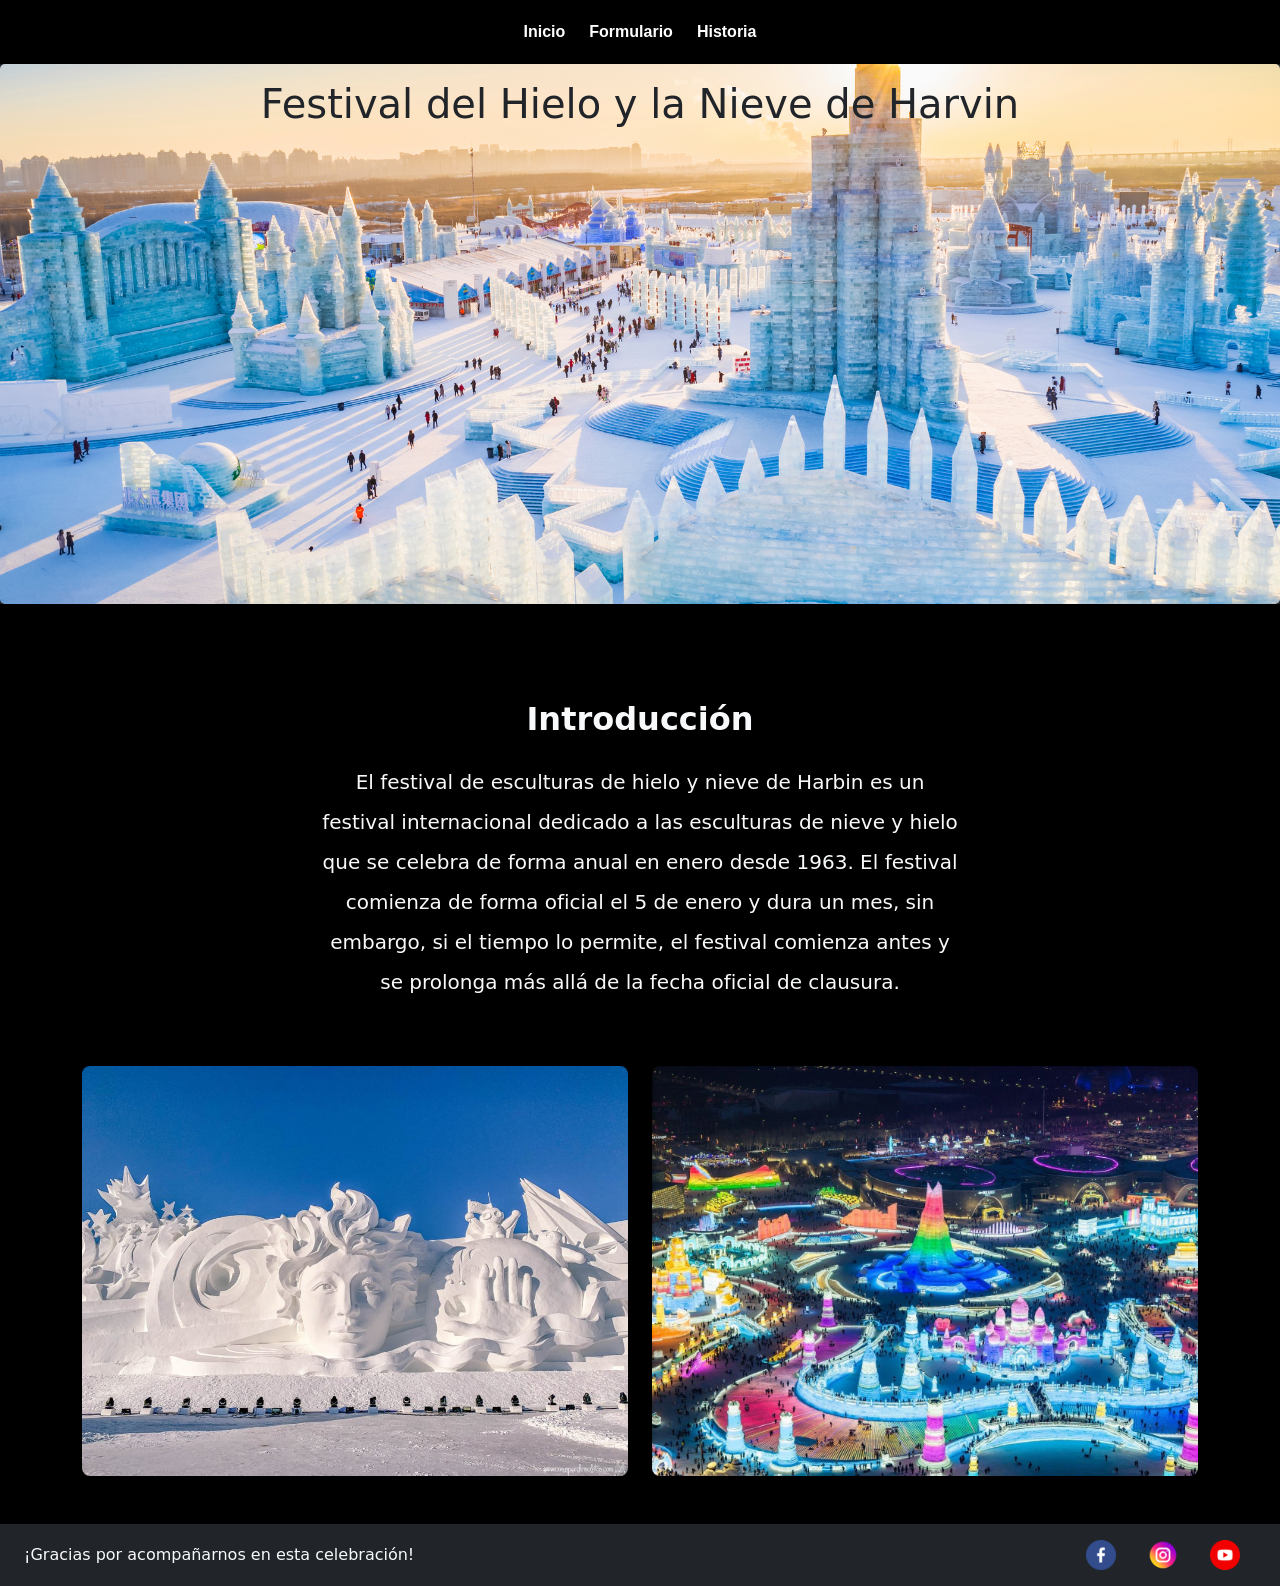
==== index.html @ fd623d60 "Add files via upload" ====
<!DOCTYPE html>
<html lang="es">
<head>
    <meta charset="UTF-8">
    <meta name="viewport" content="width=device-width, initial-scale=1, shrink-to-fit=no">
    <link href="https://cdn.jsdelivr.net/npm/bootstrap@5.3.8/dist/css/bootstrap.min.css" rel="stylesheet" integrity="sha384-sRIl4kxILFvY47J16cr9ZwB07vP4J8+LH7qKQnuqkuIAvNWLzeN8tE5YBujZqJLB" crossorigin="anonymous">
    <link href="css/estilos.css" rel="stylesheet" type="text/css" />
    <title>Festival Harbin</title>
</head>

<body class="bg-black text-light d-flex flex-column min-vh-100">
    
        
        <nav>
            <div class="container d-flex justify-content-center gap-4">


                         <a href="index.html">Inicio</a>
                         <a href="contacto.html">Formulario</a>
                        <a href="historia.html">Historia</a>


            </div>
        </nav>

        <header class="container-fluid p-0">
                
                    <div class="row justify-content-center  mb-5 g-0" >
                        <div class="col-12 col-lg-12 text-center">

                <div class="card bg-dark rounded-0 border-0">
                    <img src="imagenes/inicio.jpg" class="card-img" alt="inicio" style="height: 60vh; object-fit: cover;">
                    <div class="card-img-overlay d-flex flex-column justify-content-start text-center">
                        <h1 class="card-title">Festival del Hielo y la Nieve de Harvin</h1>
                    </div>
                </div>
                
                </div>
                </div>
        </header>

        <main class="py-5">
            <div class="container">
                
                <div class="row justify-content-center mb-5">
                    <div class="col-12 col-lg-8 text-center">
                        <h2 class="fs-2 fw-bold mb-4">Introducción</h2>
                        <p class="fs-5 px-3 px-md-5 lh-lg">
                            El festival de esculturas de hielo y nieve de Harbin es un festival internacional dedicado a las esculturas de nieve y hielo que se celebra de forma anual en enero desde 1963.
                            El festival comienza de forma oficial el 5 de enero y dura un mes, sin embargo, si el tiempo lo permite, el festival comienza antes y se prolonga más allá de la fecha oficial de clausura.
                        </p>
                    </div>
                </div>

                <div class="row justify-content-center g-4">
                    <div class="col-12 col-md-6">
                        <img src="imagenes/escultura.jpg" class="img-fluid rounded-3 w-100" alt="Escultura">
                    </div>
                    <div class="col-12 col-md-6">
                        <img src="imagenes/arco.webp" class="img-fluid rounded-3 w-100" alt="Arco">
                    </div>
                </div>

            </div>
        </main>
   
    
    <footer class="container-fluid d-flex justify-content-between align-items-center bg-dark py-3 px-4 text-light">
            <div>
                <p class="m-0">¡Gracias por acompañarnos en esta celebración!</p>
            </div>
            <div class="d-flex">
                <img src="imagenes/facebook.png" class="img-fluid mx-3" style="height: 30px;" alt="Facebook">
                <img src="imagenes/instagram.png" class="img-fluid mx-3" style="height: 30px;" alt="Instagram">
                <img src="imagenes/youtube.png" class="img-fluid mx-3" style="height: 30px;" alt="YouTube">
            </div>
    </footer>

    <script src="https://cdn.jsdelivr.net/npm/@popperjs/core@2.11.8/dist/umd/popper.min.js" integrity="sha384-I7E8VVD/ismYTF4hNIPjVp/Zjvgyol6VFvRkX/vR+Vc4jQkC+hVqc2pM8ODewa9r" crossorigin="anonymous"></script>
    <script src="https://cdn.jsdelivr.net/npm/bootstrap@5.3.8/dist/js/bootstrap.min.js" integrity="sha384-G/EV+4j2dNv+tEPo3++6LCgdCROaejBqfUeNjuKAiuXbjrxilcCdDz6ZAVfHWe1Y" crossorigin="anonymous"></script>
    
</body>
</html>
---- css/estilos.css ----
:root {
  --color-secondary: #ffd166;
}

.header .card-title {
  color: var(--color-secondary);
  text-shadow: 2px 2px 4px black;
}

nav {
  background: black;     
  display: flex;           
  justify-content: center; 
  gap: 30px;              
  padding: 20px;         
}

nav a {
  color: rgb(255, 255, 255);
  text-decoration: none;   
  font-weight: bold;      
  font-family: sans-serif;
}
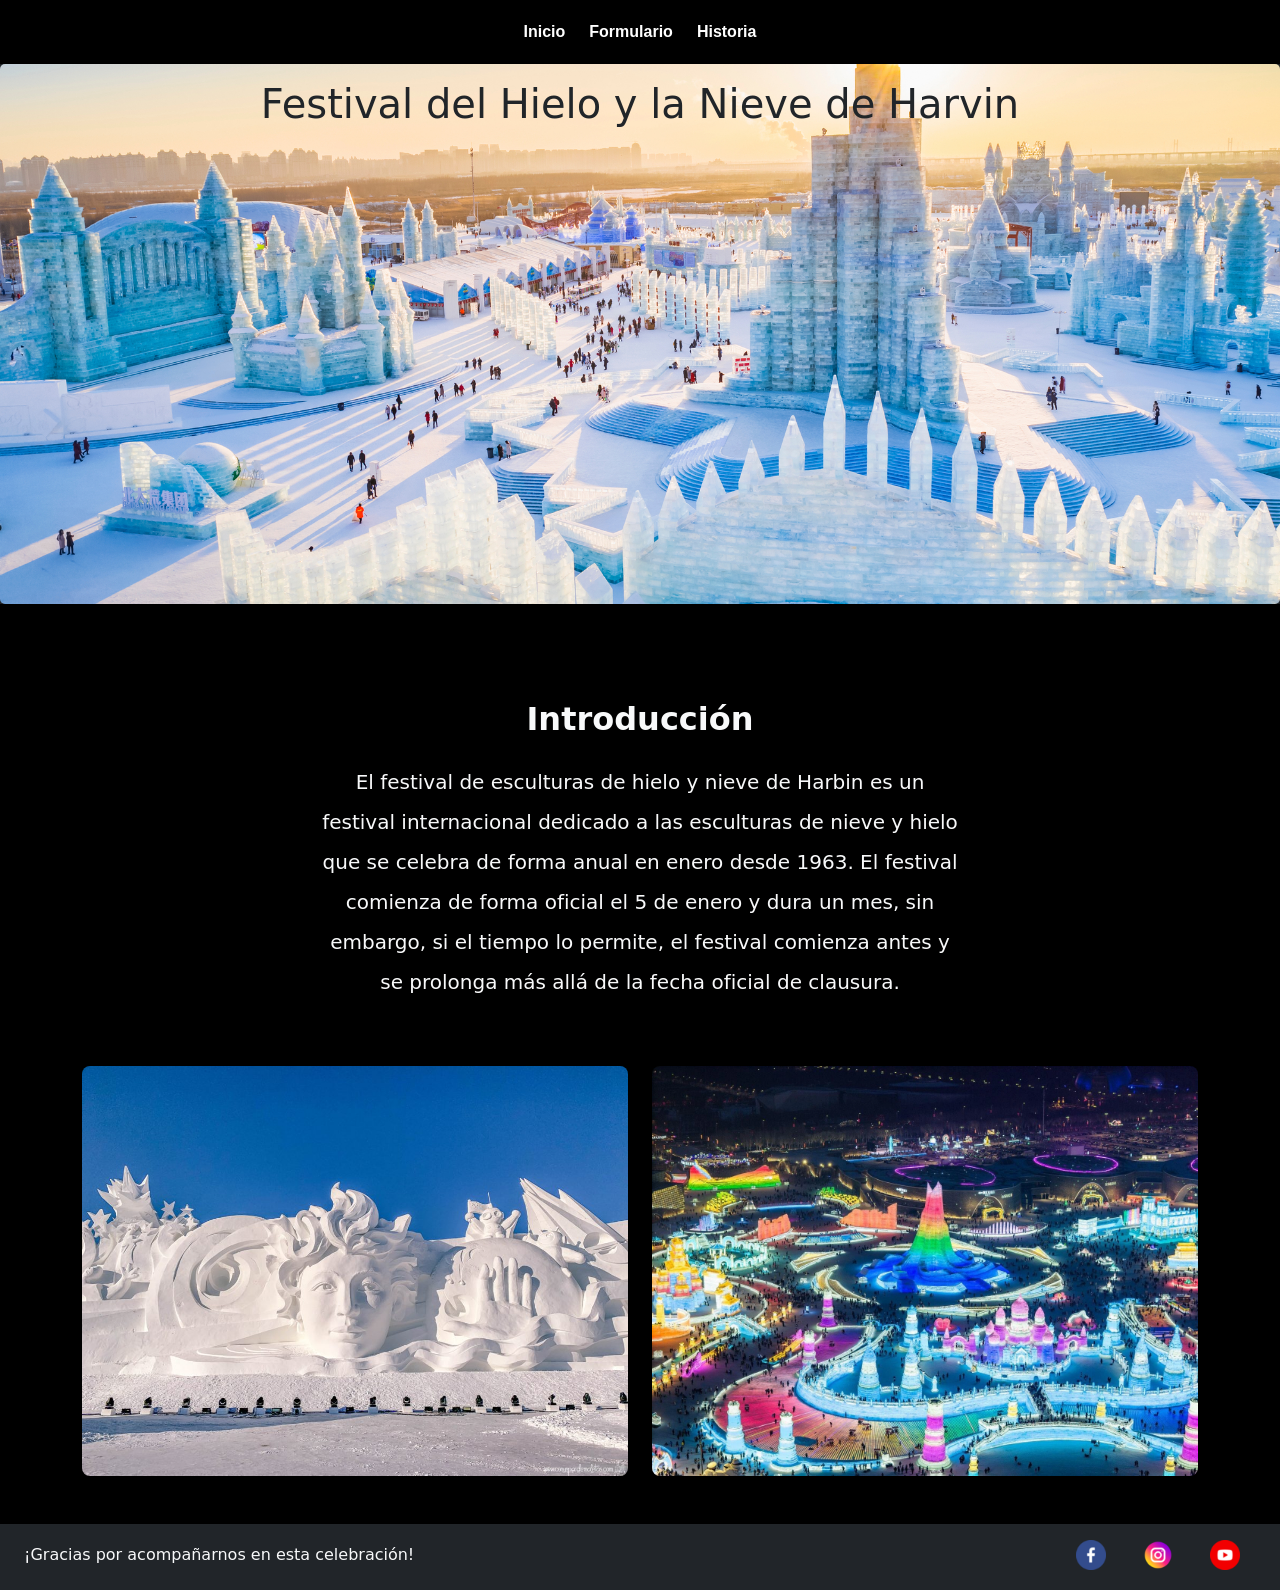
==== commit 2bb3908f: "Update index.html" ====
--- a/index.html
+++ b/index.html
@@ -65,14 +65,22 @@
         </main>
    
     
-    <footer class="container-fluid d-flex justify-content-between align-items-center bg-dark py-3 px-4 text-light">
+    <footer class="container-fluid d-flex justify-content-between align-items-center bg-dark py-3 px-4 text-light p-0">
+        <div class="row mb-1 g-0" >
+                        <div class="col-12 col-lg-12">
             <div>
                 <p class="m-0">¡Gracias por acompañarnos en esta celebración!</p>
             </div>
-            <div class="d-flex">
+            </div>
+            </div>
+                    <div class="row mb-1 g-0" >
+                        <div class="col-12 col-lg-12">
                 <img src="imagenes/facebook.png" class="img-fluid mx-3" style="height: 30px;" alt="Facebook">
                 <img src="imagenes/instagram.png" class="img-fluid mx-3" style="height: 30px;" alt="Instagram">
                 <img src="imagenes/youtube.png" class="img-fluid mx-3" style="height: 30px;" alt="YouTube">
+                
+            </div>
+            </div>
             </div>
     </footer>
 
@@ -80,4 +88,4 @@
     <script src="https://cdn.jsdelivr.net/npm/bootstrap@5.3.8/dist/js/bootstrap.min.js" integrity="sha384-G/EV+4j2dNv+tEPo3++6LCgdCROaejBqfUeNjuKAiuXbjrxilcCdDz6ZAVfHWe1Y" crossorigin="anonymous"></script>
     
 </body>
-</html>+</html>
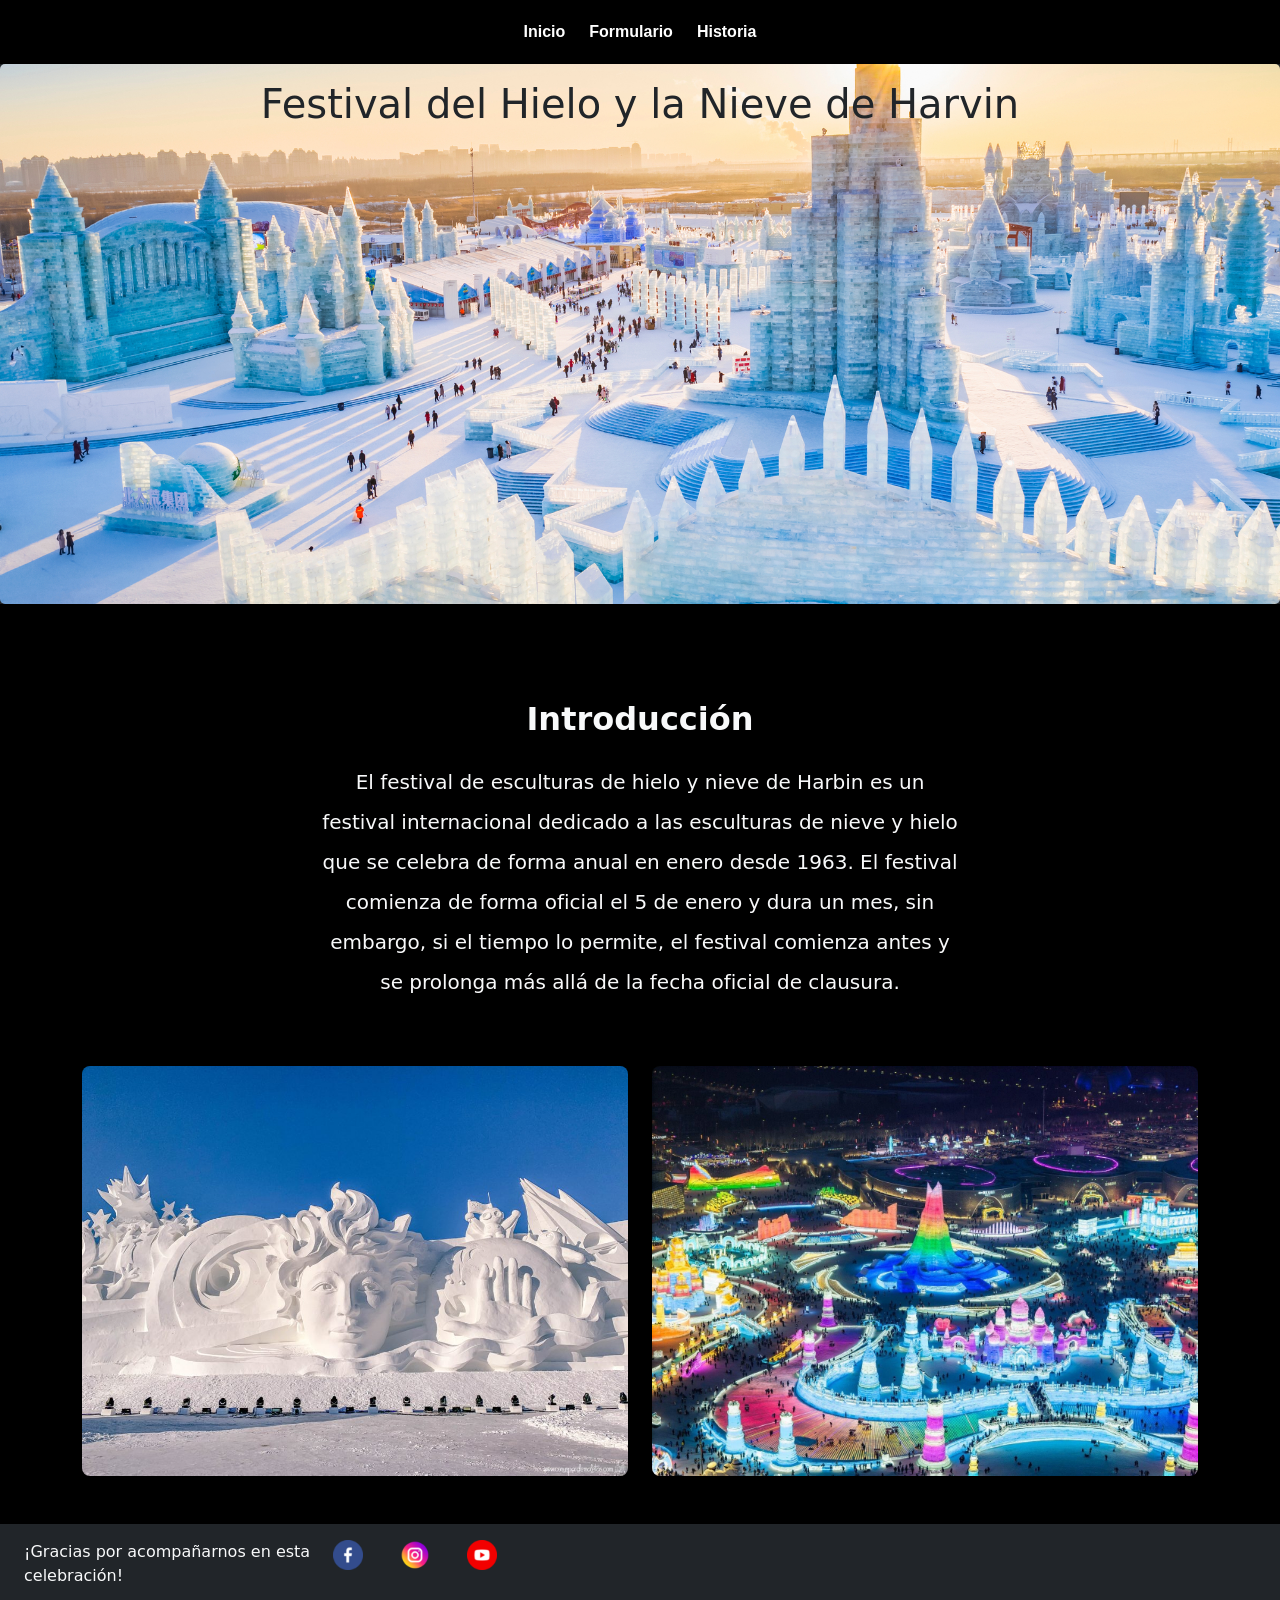
==== commit 18185bd6: "Update index.html" ====
--- a/index.html
+++ b/index.html
@@ -67,19 +67,18 @@
     
     <footer class="container-fluid d-flex justify-content-between align-items-center bg-dark py-3 px-4 text-light p-0">
         <div class="row mb-1 g-0" >
-                        <div class="col-12 col-lg-12">
+                        <div class="col-6 col-lg-6">
             <div>
                 <p class="m-0">¡Gracias por acompañarnos en esta celebración!</p>
             </div>
             </div>
-            </div>
-                    <div class="row mb-1 g-0" >
-                        <div class="col-12 col-lg-12">
+                    
+                        <div class="col-6 col-lg-6">
                 <img src="imagenes/facebook.png" class="img-fluid mx-3" style="height: 30px;" alt="Facebook">
                 <img src="imagenes/instagram.png" class="img-fluid mx-3" style="height: 30px;" alt="Instagram">
                 <img src="imagenes/youtube.png" class="img-fluid mx-3" style="height: 30px;" alt="YouTube">
                 
-            </div>
+           
             </div>
             </div>
     </footer>
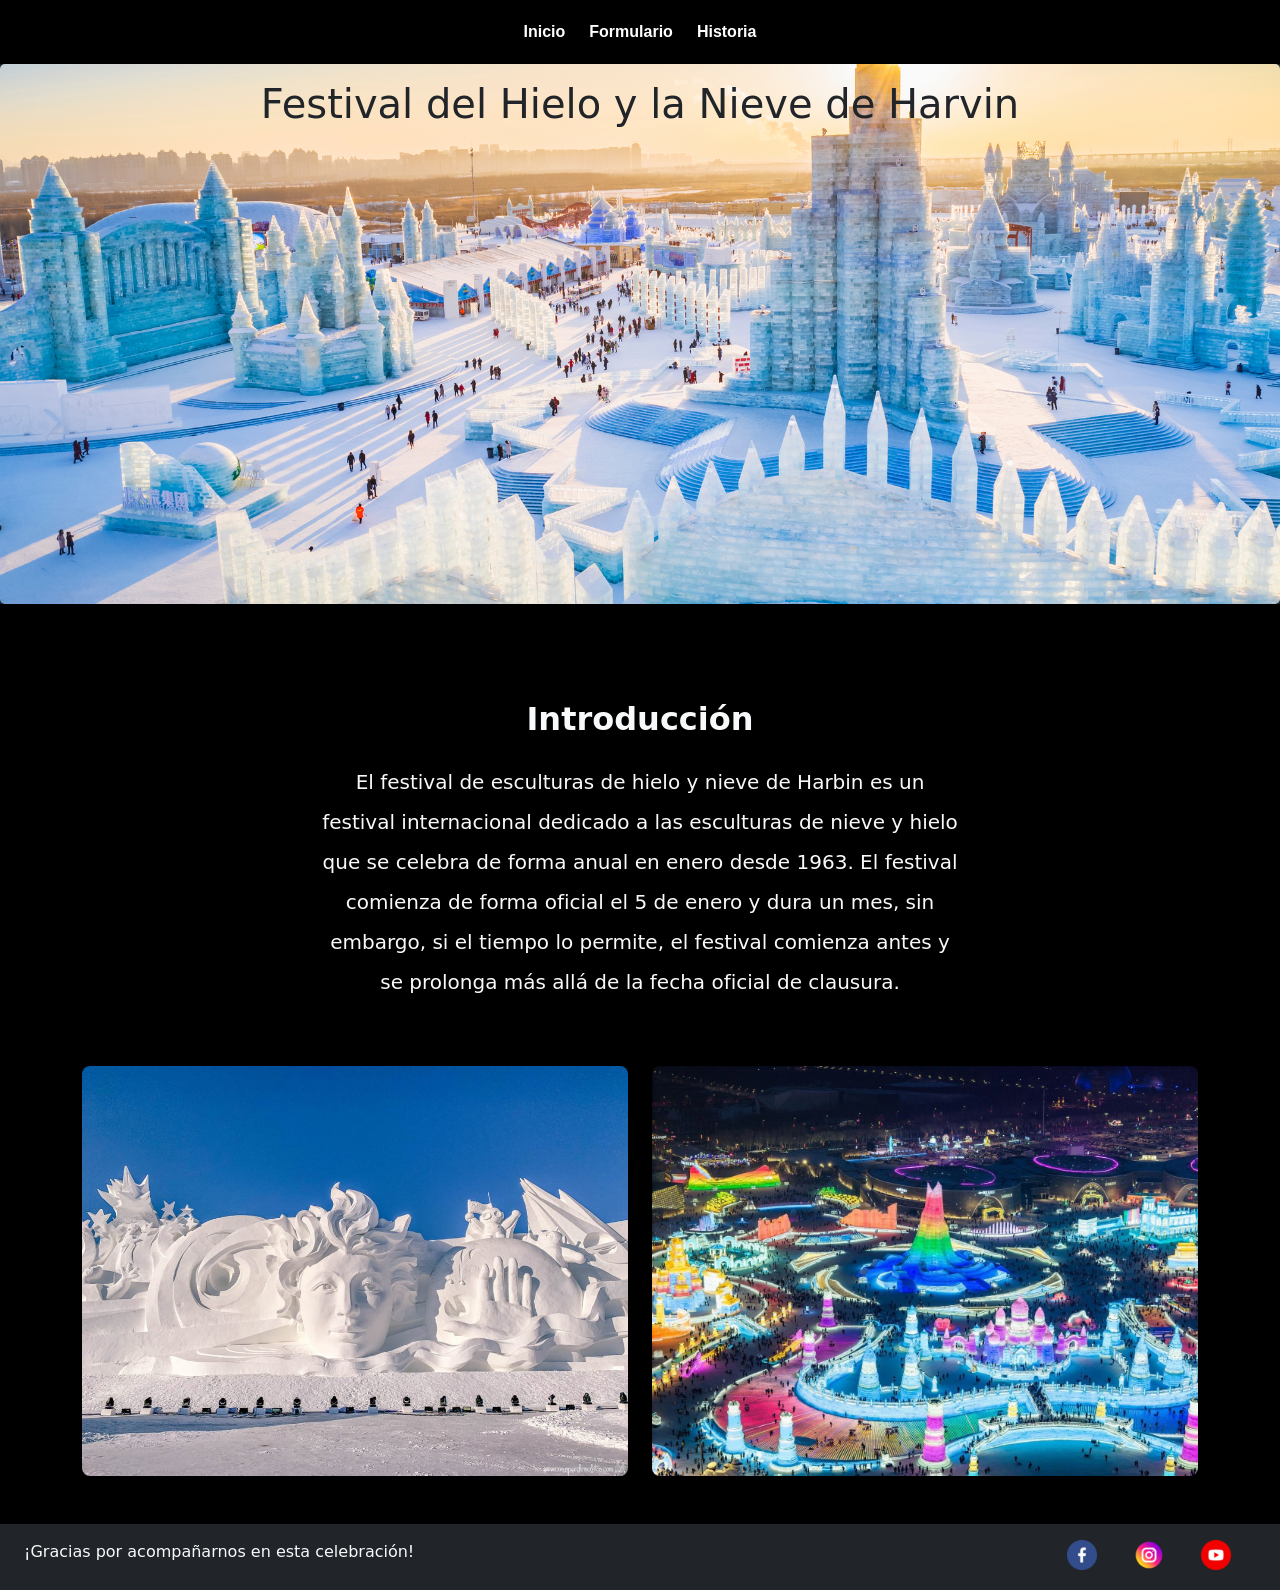
==== commit 913b9bc7: "Update index.html" ====
--- a/index.html
+++ b/index.html
@@ -65,15 +65,15 @@
         </main>
    
     
-    <footer class="container-fluid d-flex justify-content-between align-items-center bg-dark py-3 px-4 text-light p-0">
+    <footer class="container-fluid bg-dark py-3 px-4 text-light p-0">
         <div class="row mb-1 g-0" >
-                        <div class="col-6 col-lg-6">
+                        <div class="col-12 col-md-10">
             <div>
                 <p class="m-0">¡Gracias por acompañarnos en esta celebración!</p>
             </div>
             </div>
                     
-                        <div class="col-6 col-lg-6">
+                        <div class="col-12 col-md-2">
                 <img src="imagenes/facebook.png" class="img-fluid mx-3" style="height: 30px;" alt="Facebook">
                 <img src="imagenes/instagram.png" class="img-fluid mx-3" style="height: 30px;" alt="Instagram">
                 <img src="imagenes/youtube.png" class="img-fluid mx-3" style="height: 30px;" alt="YouTube">
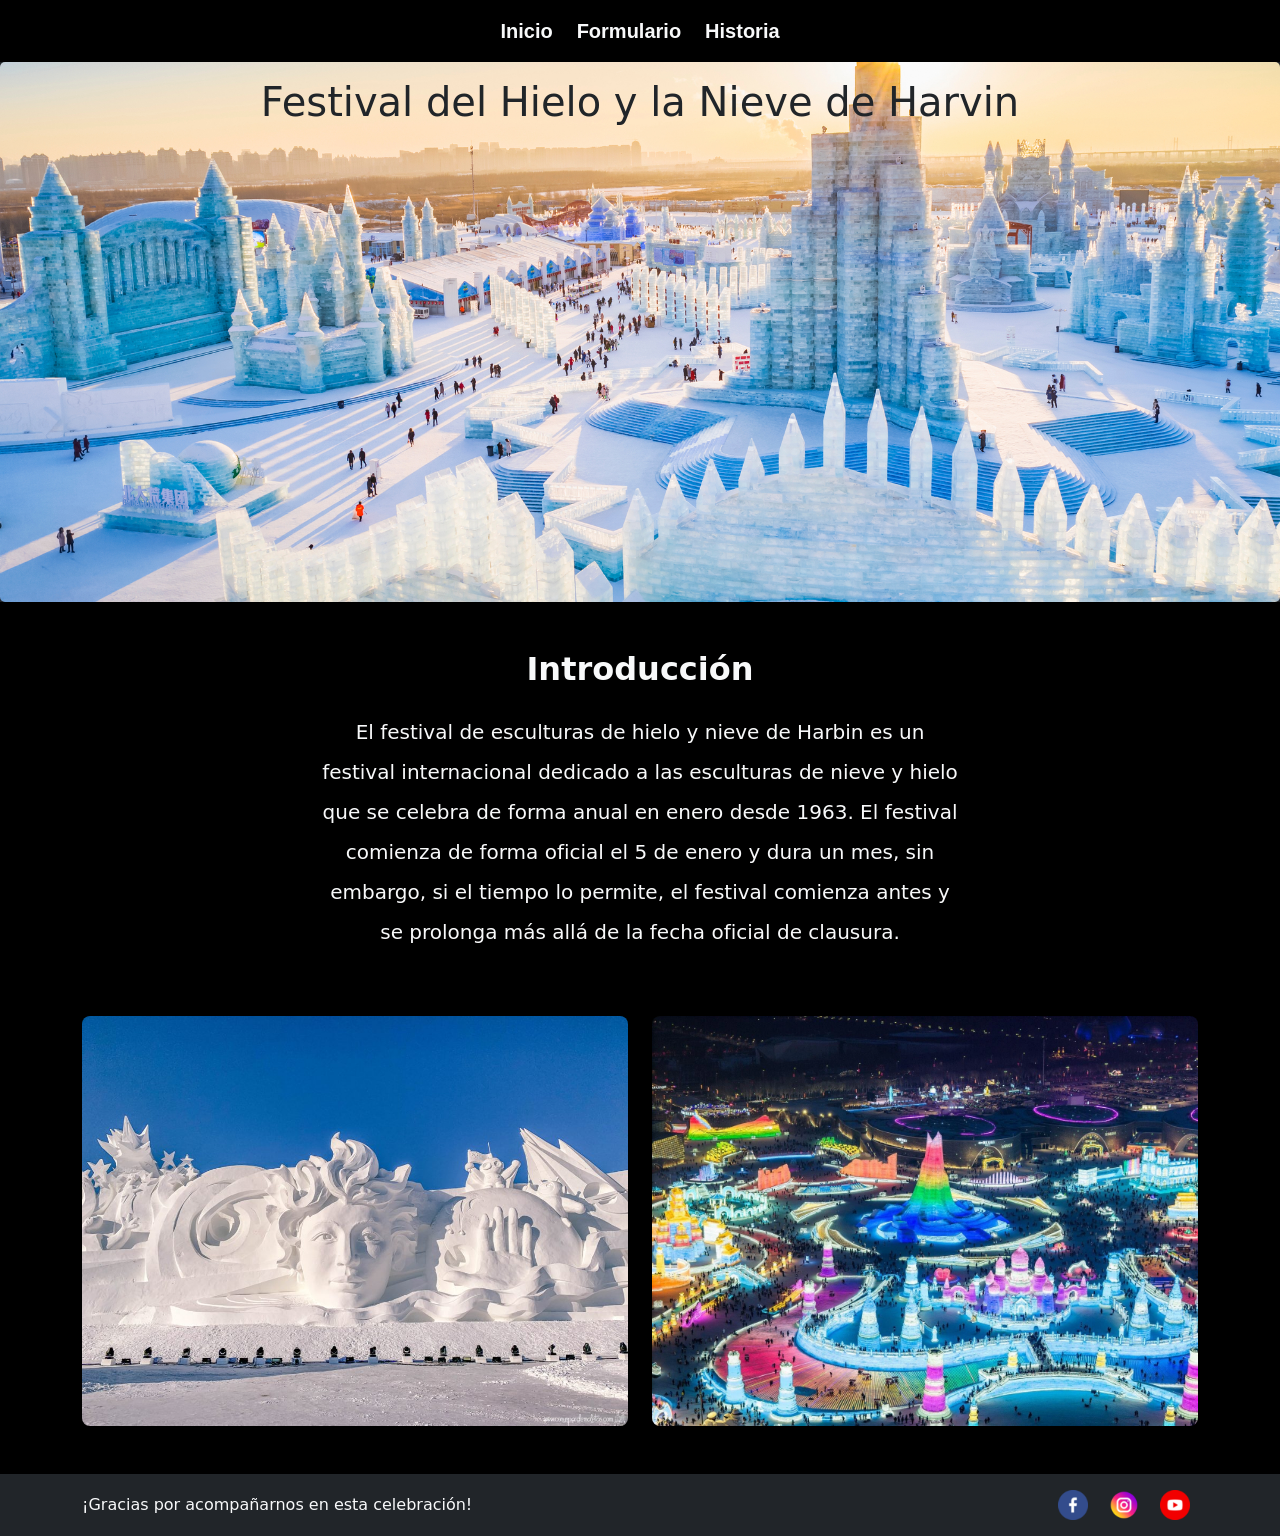
==== commit 39624d5d: "Update index.html" ====
--- a/index.html
+++ b/index.html
@@ -9,78 +9,66 @@
 </head>
 
 <body class="bg-black text-light d-flex flex-column min-vh-100">
-    
-        
-        <nav>
-            <div class="container d-flex justify-content-center gap-4">
 
+    <nav class="navbar navbar-expand-lg navbar-dark bg-black py-3">
+        <div class="container justify-content-center gap-4">
+            <a class="nav-link fw-bold text-light fs-5" href="index.html">Inicio</a>
+            <a class="nav-link fw-bold text-light fs-5" href="contacto.html">Formulario</a>
+            <a class="nav-link fw-bold text-light fs-5" href="historia.html">Historia</a>
+        </div>
+    </nav>
 
-                         <a href="index.html">Inicio</a>
-                         <a href="contacto.html">Formulario</a>
-                        <a href="historia.html">Historia</a>
-
-
-            </div>
-        </nav>
-
-        <header class="container-fluid p-0">
-                
-                    <div class="row justify-content-center  mb-5 g-0" >
-                        <div class="col-12 col-lg-12 text-center">
-
+    <header class="container-fluid p-0">
+        <div class="row g-0">
+            <div class="col-12">
                 <div class="card bg-dark rounded-0 border-0">
                     <img src="imagenes/inicio.jpg" class="card-img" alt="inicio" style="height: 60vh; object-fit: cover;">
                     <div class="card-img-overlay d-flex flex-column justify-content-start text-center">
                         <h1 class="card-title">Festival del Hielo y la Nieve de Harvin</h1>
                     </div>
                 </div>
-                
+            </div>
+        </div>
+    </header>
+
+    <main class="py-5 flex-grow-1">
+        <div class="container">
+            
+            <div class="row justify-content-center mb-5">
+                <div class="col-12 col-lg-8 text-center">
+                    <h2 class="fs-2 fw-bold mb-4">Introducción</h2>
+                    <p class="fs-5 px-3 px-md-5 lh-lg">
+                        El festival de esculturas de hielo y nieve de Harbin es un festival internacional dedicado a las esculturas de nieve y hielo que se celebra de forma anual en enero desde 1963.
+                        El festival comienza de forma oficial el 5 de enero y dura un mes, sin embargo, si el tiempo lo permite, el festival comienza antes y se prolonga más allá de la fecha oficial de clausura.
+                    </p>
                 </div>
+            </div>
+
+            <div class="row justify-content-center g-4">
+                <div class="col-12 col-md-6">
+                    <img src="imagenes/escultura.jpg" class="img-fluid rounded-3 w-100" alt="Escultura">
                 </div>
-        </header>
+                <div class="col-12 col-md-6">
+                    <img src="imagenes/arco.webp" class="img-fluid rounded-3 w-100" alt="Arco">
+                </div>
+            </div>
 
-        <main class="py-5">
-            <div class="container">
-                
-                <div class="row justify-content-center mb-5">
-                    <div class="col-12 col-lg-8 text-center">
-                        <h2 class="fs-2 fw-bold mb-4">Introducción</h2>
-                        <p class="fs-5 px-3 px-md-5 lh-lg">
-                            El festival de esculturas de hielo y nieve de Harbin es un festival internacional dedicado a las esculturas de nieve y hielo que se celebra de forma anual en enero desde 1963.
-                            El festival comienza de forma oficial el 5 de enero y dura un mes, sin embargo, si el tiempo lo permite, el festival comienza antes y se prolonga más allá de la fecha oficial de clausura.
-                        </p>
-                    </div>
+        </div>
+    </main>
+
+    <footer class="bg-dark py-3 mt-auto">
+        <div class="container">
+            <div class="row align-items-center g-3">
+                <div class="col-12 col-md-6 text-center text-md-start">
+                    <p class="m-0">¡Gracias por acompañarnos en esta celebración!</p>
                 </div>
-
-                <div class="row justify-content-center g-4">
-                    <div class="col-12 col-md-6">
-                        <img src="imagenes/escultura.jpg" class="img-fluid rounded-3 w-100" alt="Escultura">
-                    </div>
-                    <div class="col-12 col-md-6">
-                        <img src="imagenes/arco.webp" class="img-fluid rounded-3 w-100" alt="Arco">
-                    </div>
+                <div class="col-12 col-md-6 text-center text-md-end">
+                    <img src="imagenes/facebook.png" class="img-fluid mx-2" style="height: 30px;" alt="Facebook">
+                    <img src="imagenes/instagram.png" class="img-fluid mx-2" style="height: 30px;" alt="Instagram">
+                    <img src="imagenes/youtube.png" class="img-fluid mx-2" style="height: 30px;" alt="YouTube">
                 </div>
-
             </div>
-        </main>
-   
-    
-    <footer class="container-fluid bg-dark py-3 px-4 text-light p-0">
-        <div class="row mb-1 g-0" >
-                        <div class="col-12 col-md-10">
-            <div>
-                <p class="m-0">¡Gracias por acompañarnos en esta celebración!</p>
-            </div>
-            </div>
-                    
-                        <div class="col-12 col-md-2">
-                <img src="imagenes/facebook.png" class="img-fluid mx-3" style="height: 30px;" alt="Facebook">
-                <img src="imagenes/instagram.png" class="img-fluid mx-3" style="height: 30px;" alt="Instagram">
-                <img src="imagenes/youtube.png" class="img-fluid mx-3" style="height: 30px;" alt="YouTube">
-                
-           
-            </div>
-            </div>
+        </div>
     </footer>
 
     <script src="https://cdn.jsdelivr.net/npm/@popperjs/core@2.11.8/dist/umd/popper.min.js" integrity="sha384-I7E8VVD/ismYTF4hNIPjVp/Zjvgyol6VFvRkX/vR+Vc4jQkC+hVqc2pM8ODewa9r" crossorigin="anonymous"></script>
